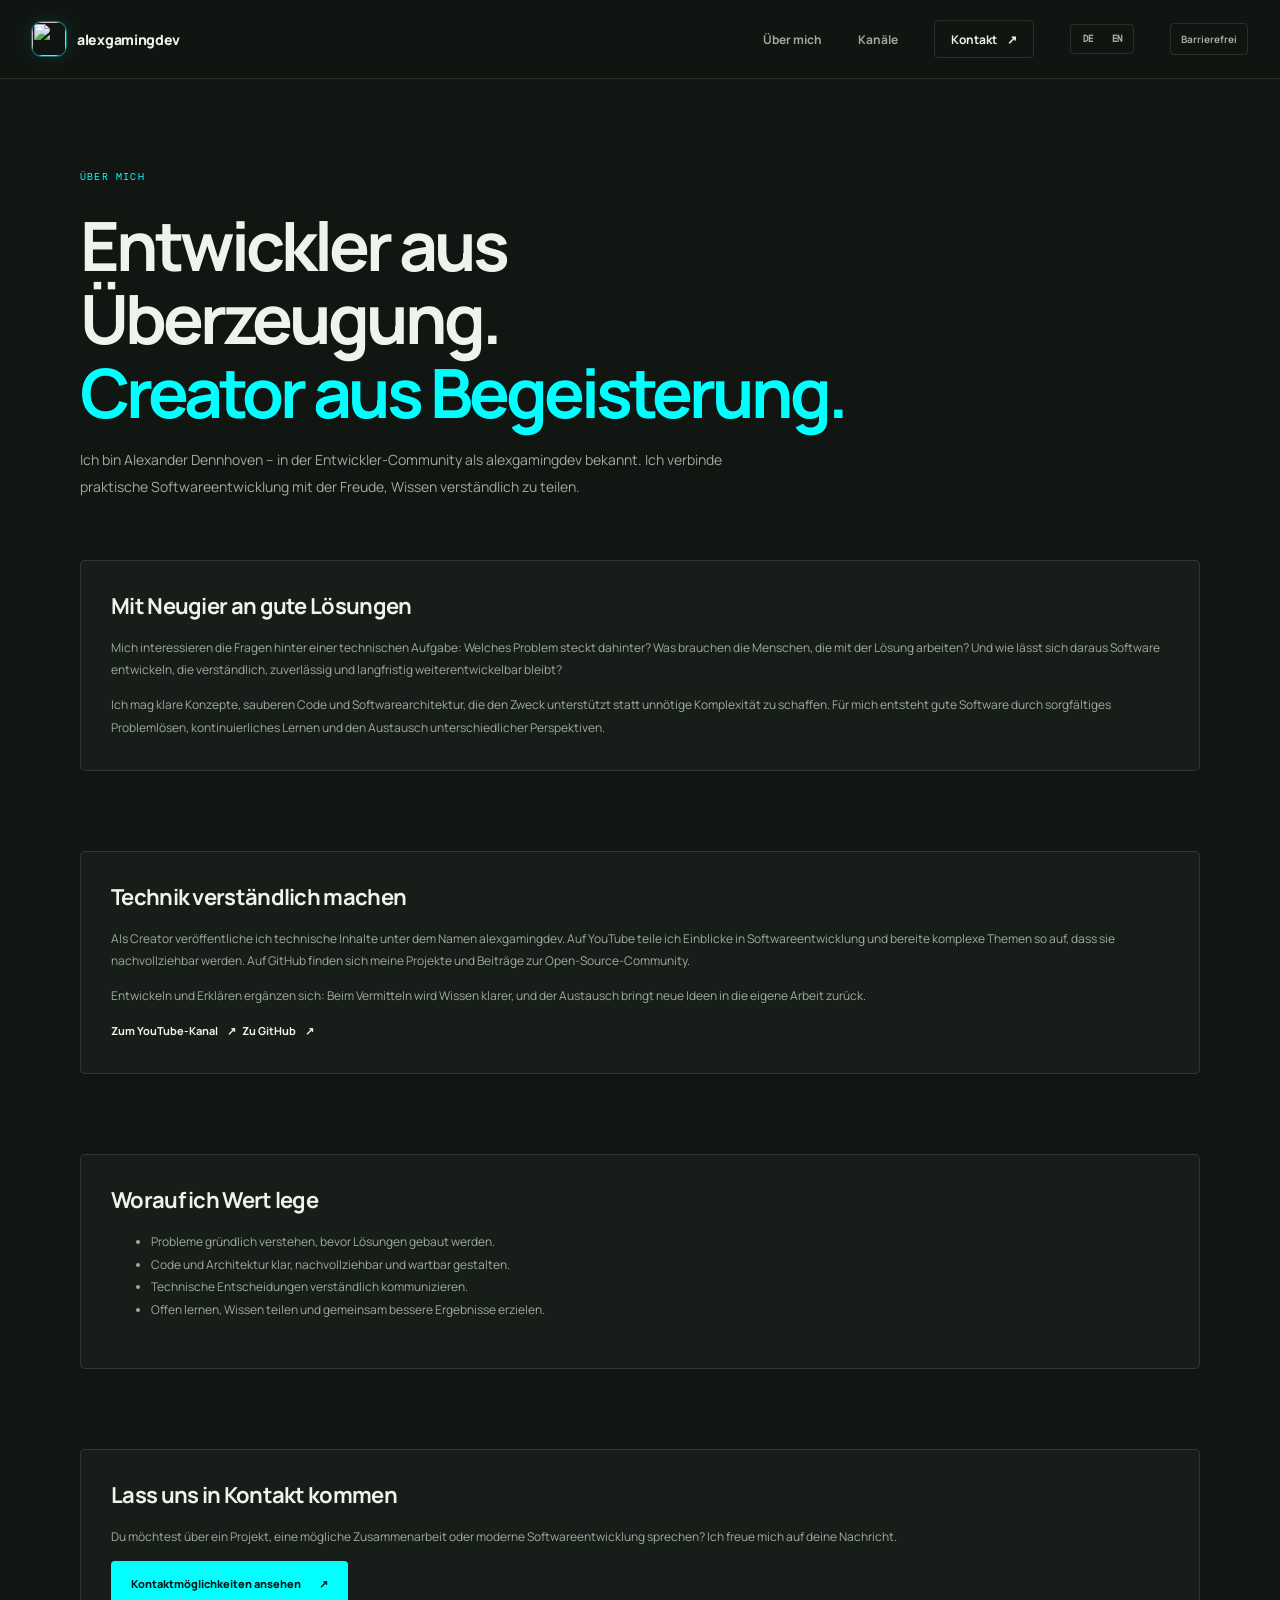
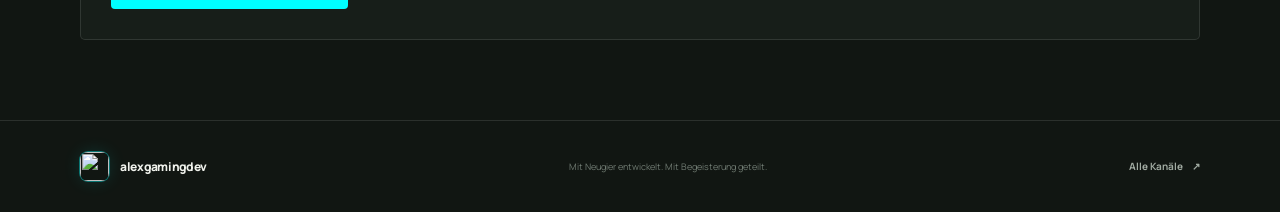
==== about/index.html @ af2bbde1 "Merge branch 'AlexGaming-dev:main' into main" ====
<!doctype html>
<html lang="de-DE">
  <head>
    <meta charset="UTF-8">
    <meta name="viewport" content="width=device-width, initial-scale=1">
    <meta name="theme-color" content="#111612">
    <meta name="author" content="Alexander Dennhoven">
    <meta name="robots" content="index, follow, max-image-preview:large, max-snippet:-1, max-video-preview:-1">
    <meta name="description" content="Über mich | Alexander Dennhoven, bekannt als alexgamingdev. Mehr über Softwareentwicklung, Architektur, Content Creation und meinen Blick auf gute digitale Produkte.">
    <meta name="keywords" content="Alexander Dennhoven, alexgamingdev, Über mich, Softwareentwickler, Softwarearchitektur, Content Creator, Softwareentwicklung, Entwicklerprofil">
    <meta property="og:title" content="Über mich | Alexander Dennhoven | Softwareentwickler &amp; Creator">
    <meta property="og:description" content="Entwickler aus Überzeugung. Creator aus Begeisterung.">
    <meta property="og:type" content="profile">
    <meta property="og:url" content="https://www.alexgamingdev.tech/about/">
    <meta property="og:site_name" content="alexgamingdev">
    <meta property="og:image" content="https://alexgamingdev.github.io/icons/favicon.png">
    <meta property="og:locale" content="de_DE">
    <meta property="og:profile:first_name" content="Alexander">
    <meta property="og:profile:last_name" content="Dennhoven">
    <meta property="og:profile:username" content="alexgamingdev">
    <meta name="twitter:card" content="summary_large_image">
    <meta name="twitter:title" content="Über mich | Alexander Dennhoven">
    <meta name="twitter:description" content="Mehr über meine Arbeitsweise, meine Werte und meine Leidenschaft für Softwareentwicklung und Wissenstransfer.">
    <meta name="twitter:site" content="@alexgamingdev">
    <meta name="twitter:creator" content="@alexgamingdev">
    <meta name="twitter:image" content="https://alexgamingdev.github.io/icons/favicon.png">
    <link rel="canonical" href="https://www.alexgamingdev.tech/about/">
    <link rel="alternate" hreflang="de" href="https://www.alexgamingdev.tech/about/">
    <link rel="alternate" hreflang="en" href="https://www.alexgamingdev.tech/about/?lang=en">
    <link rel="alternate" hreflang="x-default" href="https://www.alexgamingdev.tech/about/">
    <link rel="icon" type="image/png" href="https://alexgamingdev.github.io/icons/favicon.png">
    <link rel="shortcut icon" type="image/png" href="https://alexgamingdev.github.io/icons/favicon.png">
    <link rel="apple-touch-icon" href="https://alexgamingdev.github.io/icons/favicon.png">
    <link rel="manifest" href="../site.webmanifest">
    <link rel="me" href="https://github.com/alexgamingdev">
    <link rel="me" href="https://mastodon.social/@alexgamingdev">
    <link rel="stylesheet" href="../assets/css/styles.css">
    <title>Über mich | Alexander Dennhoven (alexgamingdev)</title>
    <script type="application/ld+json">
      {"@context":"https://schema.org","@type":"AboutPage","name":"Über mich | Alexander Dennhoven","url":"https://www.alexgamingdev.tech/about/","inLanguage":"de-DE","mainEntity":{"@type":"Person","name":"Alexander Dennhoven","alternateName":"alexgamingdev","jobTitle":"Softwareentwickler und Content Creator","sameAs":["https://github.com/alexgamingdev","https://www.youtube.com/@alexgamingdev","https://bsky.app/profile/alexgamingdev.de","https://www.linkedin.com/in/alexander-dennhoven/"]}}
    </script>
  </head>
  <body data-page="about">
    <button class="skip-link" type="button">Zum Inhalt springen</button>
    <header class="site-header"><div class="header-inner"><a class="brand" href="../" aria-label="alexgamingdev – Startseite"><img class="brand-logo" src="https://alexgamingdev.github.io/icons/favicon.png" alt=""><span class="brand-name">alexgamingdev</span></a><nav class="main-nav" aria-label="Hauptnavigation"><a href="./">Über mich</a><a href="../channels/">Kanäle</a><a class="nav-cta" href="../contact/">Kontakt <span aria-hidden="true">↗</span></a><div class="language-switch" aria-label="Sprache"><a href="?lang=de" hreflang="de" lang="de">DE</a><a href="?lang=en" hreflang="en" lang="en">EN</a></div><button class="a11y-toggle" type="button" aria-pressed="false" aria-label="Barrierefreiheit umschalten">Barrierefrei</button></nav></div></header>
    <main id="main" tabindex="-1">
      <section class="section-shell subpage-hero"><p class="eyebrow">ÜBER MICH</p><h1>Entwickler aus Überzeugung.<br><span style="color:var(--accent)">Creator aus Begeisterung.</span></h1><p>Ich bin Alexander Dennhoven – in der Entwickler-Community als alexgamingdev bekannt. Ich verbinde praktische Softwareentwicklung mit der Freude, Wissen verständlich zu teilen.</p></section>
      <section class="section-shell content-panel" aria-labelledby="approach-title"><h2 id="approach-title">Mit Neugier an gute Lösungen</h2><p>Mich interessieren die Fragen hinter einer technischen Aufgabe: Welches Problem steckt dahinter? Was brauchen die Menschen, die mit der Lösung arbeiten? Und wie lässt sich daraus Software entwickeln, die verständlich, zuverlässig und langfristig weiterentwickelbar bleibt?</p><p>Ich mag klare Konzepte, sauberen Code und Softwarearchitektur, die den Zweck unterstützt statt unnötige Komplexität zu schaffen. Für mich entsteht gute Software durch sorgfältiges Problemlösen, kontinuierliches Lernen und den Austausch unterschiedlicher Perspektiven.</p></section>
      <section class="section-shell content-panel" aria-labelledby="creator-title"><h2 id="creator-title">Technik verständlich machen</h2><p>Als Creator veröffentliche ich technische Inhalte unter dem Namen alexgamingdev. Auf YouTube teile ich Einblicke in Softwareentwicklung und bereite komplexe Themen so auf, dass sie nachvollziehbar werden. Auf GitHub finden sich meine Projekte und Beiträge zur Open-Source-Community.</p><p>Entwickeln und Erklären ergänzen sich: Beim Vermitteln wird Wissen klarer, und der Austausch bringt neue Ideen in die eigene Arbeit zurück.</p><p><a class="inline-link" href="https://www.youtube.com/@alexgamingdev" target="_blank" rel="noopener noreferrer me">Zum YouTube-Kanal <span aria-hidden="true">↗</span></a> &nbsp; <a class="inline-link" href="https://github.com/alexgamingdev" target="_blank" rel="noopener noreferrer me">Zu GitHub <span aria-hidden="true">↗</span></a></p></section>
      <section class="section-shell content-panel" aria-labelledby="principles-title"><h2 id="principles-title">Worauf ich Wert lege</h2><ul><li>Probleme gründlich verstehen, bevor Lösungen gebaut werden.</li><li>Code und Architektur klar, nachvollziehbar und wartbar gestalten.</li><li>Technische Entscheidungen verständlich kommunizieren.</li><li>Offen lernen, Wissen teilen und gemeinsam bessere Ergebnisse erzielen.</li></ul></section>
      <section class="section-shell content-panel" aria-labelledby="next-title"><h2 id="next-title">Lass uns in Kontakt kommen</h2><p>Du möchtest über ein Projekt, eine mögliche Zusammenarbeit oder moderne Softwareentwicklung sprechen? Ich freue mich auf deine Nachricht.</p><p><a class="button button-primary" href="../contact/">Kontaktmöglichkeiten ansehen <span aria-hidden="true">↗</span></a></p></section>
    </main>
    <footer class="site-footer"><div class="section-shell footer-inner"><a class="brand footer-brand" href="../"><img class="brand-logo" src="https://alexgamingdev.github.io/icons/favicon.png" alt=""><span class="brand-name">alexgamingdev</span></a><p>Mit Neugier entwickelt. Mit Begeisterung geteilt.</p><a class="back-to-top" href="../channels/">Alle Kanäle <span aria-hidden="true">↗</span></a></div></footer>
    <script src="../assets/js/site.js" defer></script>
  </body>
</html>
---- assets/css/styles.css ----
@import url("https://fonts.googleapis.com/css2?family=DM+Mono:wght@400;500&family=Manrope:wght@400;500;600;700;800&display=swap");

:root {
  color-scheme: dark;
  --bg: #111612;
  --surface: #171e19;
  --surface-light: #202923;
  --text: #f0f2ec;
  --muted: #a0aaa1;
  --quiet: #707b72;
  --accent: #00ffff;
  --accent-dark: #062525;
  --line: rgba(229, 237, 226, 0.12);
  --mono: "DM Mono", "Courier New", monospace;
  --sans: "Manrope", "Segoe UI", sans-serif;
}

* {
  box-sizing: border-box;
}

::selection {
  background: #00a9c7;
  color: #042326;
}

::-moz-selection {
  background: #00a9c7;
  color: #042326;
}

html {
  scroll-behavior: smooth;
  scroll-padding-top: 92px;
}

body {
  margin: 0;
  background: var(--bg);
  color: var(--text);
  font-family: var(--sans);
  -webkit-font-smoothing: antialiased;
}

.cursor-aura {
  position: fixed;
  z-index: 0;
  top: 0;
  left: 0;
  width: 460px;
  height: 460px;
  border-radius: 50%;
  background: radial-gradient(circle, rgba(0, 190, 255, 0.14) 0, rgba(0, 130, 255, 0.08) 34%, rgba(0, 255, 255, 0) 72%);
  opacity: 0;
  pointer-events: none;
  transition: opacity 450ms ease;
  will-change: transform;
}

.cursor-aura.is-active {
  opacity: 1;
}

a {
  color: inherit;
}

a:focus-visible {
  outline: 2px solid var(--accent);
  outline-offset: 5px;
}

.skip-link {
  position: fixed;
  z-index: 10;
  top: 12px;
  left: 12px;
  padding: 12px 16px;
  border: 0;
  transform: translateY(-160%);
  background: var(--accent);
  color: var(--bg);
  cursor: pointer;
  font-family: var(--sans);
  font-weight: 800;
}

.skip-link:focus {
  transform: translateY(0);
}

body.text-response {
  padding: 24px;
}

.text-response pre {
  width: min(100%, 900px);
  margin: 0 auto;
  color: var(--text);
  font: 13px/1.8 var(--mono);
  overflow-wrap: anywhere;
  white-space: pre-wrap;
}

.section-shell {
  width: min(1120px, calc(100% - 64px));
  margin-inline: auto;
}

.site-header {
  position: sticky;
  z-index: 5;
  top: 0;
  border-bottom: 1px solid var(--line);
  background: rgba(17, 22, 18, 0.88);
  backdrop-filter: blur(16px);
}

.header-inner {
  display: flex;
  width: min(1280px, calc(100% - 64px));
  height: 78px;
  margin-inline: auto;
  align-items: center;
  justify-content: space-between;
}

.brand {
  display: inline-flex;
  align-items: center;
  gap: 11px;
  text-decoration: none;
}

.brand-logo {
  display: block;
  width: 34px;
  height: 34px;
  flex: 0 0 auto;
  border-radius: 10px;
  object-fit: cover;
  box-shadow: 0 0 0 1px rgba(0, 255, 255, 0.38), 0 0 18px rgba(0, 255, 255, 0.12);
}

.brand-name {
  font-size: 14px;
  font-weight: 800;
  letter-spacing: -0.3px;
}

.main-nav {
  display: flex;
  align-items: center;
  gap: 36px;
}

.main-nav a,
.back-to-top {
  color: var(--muted);
  font-size: 12px;
  font-weight: 700;
  text-decoration: none;
  transition: color 160ms ease;
}

.main-nav a:hover,
.back-to-top:hover,
.contact-secondary:hover {
  color: var(--accent);
}

.main-nav .nav-cta {
  display: inline-flex;
  min-height: 38px;
  padding: 0 16px;
  align-items: center;
  gap: 10px;
  border: 1px solid var(--line);
  border-radius: 4px;
  color: var(--text);
}

.main-nav .nav-cta:hover {
  border-color: var(--accent);
  color: var(--accent);
}

.a11y-toggle {
  padding: 8px 10px;
  border: 1px solid var(--line);
  border-radius: 4px;
  background: transparent;
  color: var(--muted);
  cursor: pointer;
  font: 700 10px var(--sans);
}

.a11y-toggle:hover,
.a11y-toggle[aria-pressed="true"] {
  border-color: var(--accent);
  color: var(--accent);
}

.language-switch {
  display: inline-flex;
  padding: 3px;
  gap: 2px;
  border: 1px solid var(--line);
  border-radius: 4px;
}

.language-switch a {
  min-width: 27px;
  padding: 5px 4px;
  border-radius: 2px;
  color: var(--muted);
  font-family: var(--mono);
  font-size: 9px;
  text-align: center;
  text-decoration: none;
}

.language-switch a:hover,
.language-switch a[aria-current="true"] {
  background: rgba(0, 255, 255, 0.12);
  color: var(--accent);
}

.hero {
  display: grid;
  min-height: 645px;
  padding-block: 84px 98px;
  align-items: center;
  grid-template-columns: 1.08fr 0.92fr;
  gap: 64px;
}

.hero-copy {
  min-width: 0;
}

.eyebrow {
  display: flex;
  margin: 0 0 24px;
  align-items: center;
  flex-wrap: wrap;
  gap: 9px;
  color: var(--accent);
  font-family: var(--mono);
  font-size: 10px;
  letter-spacing: 1.2px;
  line-height: 1.6;
  text-transform: uppercase;
}

.status-dot {
  width: 7px;
  height: 7px;
  border-radius: 50%;
  background: var(--accent);
  box-shadow: 0 0 12px rgba(0, 255, 255, 0.7);
}

.eyebrow-divider {
  color: var(--quiet);
}

h1,
h2,
h3,
p {
  margin-top: 0;
}

.hero h1 {
  margin-bottom: 23px;
  font-size: clamp(42px, 5.1vw, 67px);
  font-weight: 700;
  letter-spacing: -4.3px;
  line-height: 1.09;
}

.hero h1 span,
.section-heading h2 span,
.channels-heading h2 span,
.contact-content h2 span {
  color: var(--accent);
}

.hero-intro {
  max-width: 510px;
  margin-bottom: 30px;
  color: var(--muted);
  font-size: 14px;
  line-height: 1.9;
}

.hero-intro strong,
.about-content strong {
  color: var(--text);
  font-weight: 700;
}

.hero-actions,
.contact-actions {
  display: flex;
  align-items: center;
  gap: 26px;
}

.button {
  display: inline-flex;
  min-height: 48px;
  padding: 0 19px;
  align-items: center;
  justify-content: center;
  gap: 18px;
  border: 1px solid transparent;
  border-radius: 4px;
  font-size: 11px;
  font-weight: 800;
  text-decoration: none;
  transition: transform 160ms ease, background 160ms ease;
}

.button:hover {
  transform: translateY(-2px);
}

.button-primary {
  background: var(--accent);
  color: #071818;
}

.button-primary:hover {
  background: #73ffff;
}

.text-link,
.inline-link {
  display: inline-flex;
  align-items: center;
  gap: 9px;
  color: var(--text);
  font-size: 11px;
  font-weight: 700;
  text-decoration: none;
}

.text-link:hover,
.inline-link:hover {
  color: var(--accent);
}

.hero-note {
  display: flex;
  margin-top: 60px;
  align-items: center;
  gap: 14px;
}

.note-line {
  width: 34px;
  height: 1px;
  background: var(--accent);
}

.hero-note p {
  margin: 0;
  color: var(--quiet);
  font-family: var(--mono);
  font-size: 9px;
  letter-spacing: 0.3px;
}

.hero-visual {
  position: relative;
  display: grid;
  min-height: 390px;
  overflow: hidden;
  place-items: center;
  animation: reveal-in 900ms 180ms both;
}

.hero-copy > * {
  animation: reveal-up 720ms both;
}

.hero-copy > :nth-child(2) {
  animation-delay: 90ms;
}

.hero-copy > :nth-child(3) {
  animation-delay: 170ms;
}

.hero-copy > :nth-child(4) {
  animation-delay: 250ms;
}

.hero-copy > :nth-child(5) {
  animation-delay: 340ms;
}

.visual-glow {
  position: absolute;
  width: 260px;
  height: 260px;
  border-radius: 50%;
  background: rgba(0, 255, 255, 0.11);
  filter: blur(60px);
  animation: glow-breathe 5s ease-in-out infinite alternate;
}

.visual-orbit {
  position: absolute;
  width: 350px;
  height: 350px;
  border: 1px solid rgba(0, 255, 255, 0.11);
  border-radius: 50%;
  animation: orbit-rotate 34s linear infinite;
}

.orbit-two {
  width: 430px;
  height: 430px;
  border-color: rgba(229, 237, 226, 0.07);
  animation-direction: reverse;
  animation-duration: 48s;
}

.profile-card {
  position: relative;
  z-index: 1;
  width: min(350px, 82%);
  height: 310px;
  padding: 23px 25px;
  overflow: hidden;
  border: 1px solid rgba(214, 229, 207, 0.18);
  border-radius: 8px;
  background:
    radial-gradient(ellipse at 50% 48%, rgba(0, 255, 255, 0.12), transparent 42%),
    linear-gradient(145deg, #222c24, #171d19 70%);
  box-shadow: 0 24px 90px rgba(0, 0, 0, 0.34);
  animation: card-float 6s ease-in-out infinite;
  transition: border-color 220ms ease, box-shadow 220ms ease;
}

.profile-card:hover {
  border-color: rgba(0, 255, 255, 0.5);
  box-shadow: 0 28px 100px rgba(0, 255, 255, 0.09);
}

.profile-card::after {
  position: absolute;
  right: -32px;
  bottom: -100px;
  width: 210px;
  height: 210px;
  border: 1px solid rgba(0, 255, 255, 0.1);
  border-radius: 50%;
  content: "";
}

.profile-card-top,
.profile-card-bottom,
.channel-card-top {
  display: flex;
  align-items: center;
  justify-content: space-between;
}

.card-label,
.orbit-caption,
.channel-type {
  color: var(--quiet);
  font-family: var(--mono);
  font-size: 8px;
  letter-spacing: 1px;
}

.card-symbol {
  color: var(--accent);
  font-size: 19px;
}

.monogram {
  position: absolute;
  top: 79px;
  left: 50%;
  display: grid;
  width: 148px;
  height: 148px;
  place-items: center;
  transform: translateX(-50%);
}

.profile-logo {
  display: block;
  width: 100%;
  height: 100%;
  border: 1px solid rgba(0, 255, 255, 0.35);
  border-radius: 28px;
  object-fit: cover;
  box-shadow: 0 14px 50px rgba(0, 0, 0, 0.32), 0 0 36px rgba(0, 255, 255, 0.13);
  animation: logo-glow 4s ease-in-out infinite alternate;
}

.profile-card-bottom {
  position: absolute;
  right: 25px;
  bottom: 22px;
  left: 25px;
  z-index: 1;
  padding-top: 15px;
  border-top: 1px solid var(--line);
}

.profile-name {
  margin-bottom: 5px;
  font-size: 12px;
  font-weight: 800;
}

.profile-handle {
  margin: 0;
  color: var(--muted);
  font-family: var(--mono);
  font-size: 9px;
}

.card-arrow {
  color: var(--accent);
  font-size: 18px;
}

.orbit-caption {
  position: absolute;
  z-index: 2;
  padding: 8px 11px;
  border: 1px solid var(--line);
  background: var(--bg);
}

.caption-top {
  top: 37px;
  right: 0;
}

.caption-bottom {
  bottom: 37px;
  left: 0;
}

.visual-cross {
  position: absolute;
  color: var(--accent);
  font-size: 19px;
}

.cross-one {
  top: 27px;
  left: 17%;
}

.cross-two {
  right: 15%;
  bottom: 23px;
  color: var(--quiet);
}

.intro-strip {
  border-block: 1px solid var(--line);
  background: #151b16;
}

.strip-inner {
  display: flex;
  min-height: 76px;
  overflow: hidden;
  align-items: center;
  justify-content: space-between;
}

.strip-inner p {
  margin: 0;
  color: #dce2d9;
  font-size: 10px;
  font-weight: 700;
  letter-spacing: 0.2px;
}

.strip-inner p span {
  margin-right: 10px;
  color: var(--accent);
  font-family: var(--mono);
  font-size: 9px;
}

.strip-separator {
  color: var(--quiet);
  font-size: 10px;
}

.section-spacing {
  padding-block: 112px;
}

.about {
  display: grid;
  grid-template-columns: 1fr 0.9fr;
  gap: 100px;
}

.section-heading .eyebrow,
.channels-heading .eyebrow,
.contact-content .eyebrow {
  margin-bottom: 21px;
}

.section-heading h2,
.channels-heading h2,
.contact-content h2 {
  margin-bottom: 0;
  font-size: clamp(34px, 4vw, 48px);
  font-weight: 700;
  letter-spacing: -2.7px;
  line-height: 1.2;
}

.about-content {
  padding-top: 8px;
}

.about-content p {
  margin-bottom: 18px;
  color: var(--muted);
  font-size: 12px;
  line-height: 1.95;
}

.about-content .about-lead {
  color: #dce2d9;
  font-size: 15px;
  line-height: 1.8;
}

.about-content .inline-link {
  margin-top: 8px;
  color: var(--accent);
}

.channels-section {
  border-block: 1px solid var(--line);
  background:
    radial-gradient(ellipse at 82% 0%, rgba(0, 255, 255, 0.045), transparent 36%),
    #151b16;
}

.channels-heading {
  display: flex;
  margin-bottom: 48px;
  align-items: end;
  justify-content: space-between;
  gap: 40px;
}

.channels-summary {
  max-width: 345px;
  margin-bottom: 4px;
  color: var(--muted);
  font-size: 12px;
  line-height: 1.9;
}

.channel-grid {
  display: grid;
  grid-template-columns: repeat(4, minmax(0, 1fr));
  gap: 13px;
}

.channel-card {
  display: flex;
  min-height: 272px;
  padding: 20px 18px 17px;
  flex-direction: column;
  justify-content: space-between;
  border: 1px solid var(--line);
  border-radius: 5px;
  background: rgba(24, 31, 26, 0.86);
  text-decoration: none;
  transition: transform 180ms ease, border-color 180ms ease, background 180ms ease;
}

.channel-card,
.profile-link {
  animation: reveal-up 700ms both;
}

.channel-card:nth-child(2),
.profile-link:nth-child(2) {
  animation-delay: 70ms;
}

.channel-card:nth-child(3),
.profile-link:nth-child(3) {
  animation-delay: 140ms;
}

.channel-card:nth-child(4),
.profile-link:nth-child(4) {
  animation-delay: 210ms;
}

.profile-link:nth-child(n + 5) {
  animation-delay: 120ms;
}

.channel-card:hover {
  transform: translateY(-5px);
  border-color: rgba(0, 255, 255, 0.52);
  background: #1b241d;
}

.channel-icon {
  display: grid;
  width: 37px;
  height: 37px;
  place-items: center;
  border: 1px solid var(--line);
  border-radius: 9px;
  color: var(--text);
  font-family: var(--mono);
  font-size: 12px;
  font-weight: 500;
}

.channel-icon svg {
  width: 21px;
  height: 21px;
  fill: currentColor;
  color: var(--accent);
}

.external-arrow {
  align-self: flex-start;
  color: var(--quiet);
  font-size: 15px;
  transition: color 160ms ease, transform 160ms ease;
}

.channel-card:hover .external-arrow {
  transform: translate(2px, -2px);
  color: var(--accent);
}

.channel-type {
  margin-bottom: 9px;
  font-size: 7px;
}

.channel-card h3 {
  margin-bottom: 8px;
  font-size: 21px;
  letter-spacing: -0.7px;
}

.channel-card div > p:last-child {
  margin-bottom: 15px;
  color: var(--muted);
  font-size: 10px;
  line-height: 1.8;
}

.channel-url {
  padding-top: 12px;
  border-top: 1px solid var(--line);
  color: var(--quiet);
  font-family: var(--mono);
  font-size: 7px;
  overflow-wrap: anywhere;
}

.contact-section {
  position: relative;
  display: flex;
  min-height: 390px;
  margin-block: 90px;
  padding: 65px 70px;
  overflow: hidden;
  align-items: center;
  justify-content: space-between;
  border: 1px solid rgba(0, 255, 255, 0.16);
  border-radius: 7px;
  background: linear-gradient(115deg, #1b241d, #141a15 76%);
}

.contact-orb {
  position: absolute;
  top: -210px;
  right: 5%;
  width: 440px;
  height: 440px;
  border: 1px solid rgba(0, 255, 255, 0.1);
  border-radius: 50%;
  box-shadow: 0 0 0 40px rgba(0, 255, 255, 0.018), 0 0 0 90px rgba(0, 255, 255, 0.015);
  animation: contact-orbit 28s linear infinite;
}

.contact-content {
  position: relative;
  z-index: 1;
  max-width: 560px;
}

.contact-content h2 {
  margin-bottom: 16px;
  font-size: clamp(38px, 4.5vw, 55px);
}

.contact-content > p:not(.eyebrow) {
  max-width: 420px;
  margin-bottom: 24px;
  color: var(--muted);
  font-size: 12px;
  line-height: 1.9;
}

.contact-actions {
  flex-wrap: wrap;
  gap: 17px 24px;
}

.contact-secondary {
  color: #d4ddd2;
  font-size: 10px;
  font-weight: 700;
  text-decoration: none;
  transition: color 160ms ease;
}

.contact-mark {
  position: relative;
  z-index: 1;
  color: rgba(237, 244, 232, 0.09);
  font-size: 47px;
  font-weight: 800;
  letter-spacing: -3px;
  line-height: 0.97;
  text-align: right;
}

.site-footer {
  border-top: 1px solid var(--line);
}

.subpage-hero {
  padding-block: 90px 45px;
}

.subpage-hero h1 {
  max-width: 850px;
  margin-bottom: 18px;
  font-size: clamp(42px, 6vw, 68px);
  letter-spacing: -4px;
  line-height: 1.08;
}

.subpage-hero > p:last-child {
  max-width: 670px;
  color: var(--muted);
  font-size: 14px;
  line-height: 1.9;
}

.content-panel {
  margin-bottom: 80px;
  padding: 30px;
  border: 1px solid var(--line);
  border-radius: 5px;
  background: var(--surface);
}

.content-panel h2 {
  margin: 0 0 16px;
  font-size: 22px;
  letter-spacing: -0.7px;
}

.content-panel p,
.content-panel li {
  color: var(--muted);
  font-size: 12px;
  line-height: 1.9;
}

.content-panel p:last-child {
  margin-bottom: 0;
}

.profile-grid {
  display: grid;
  margin-bottom: 80px;
  grid-template-columns: repeat(3, minmax(0, 1fr));
  gap: 12px;
}

.profile-link {
  display: flex;
  min-height: 120px;
  padding: 19px;
  flex-direction: column;
  justify-content: space-between;
  border: 1px solid var(--line);
  border-radius: 5px;
  background: var(--surface);
  text-decoration: none;
  transition: border-color 160ms ease, transform 160ms ease;
}

.profile-link:hover {
  transform: translateY(-3px);
  border-color: var(--accent);
}

.profile-link strong {
  font-size: 15px;
}

.profile-title {
  display: flex;
  min-height: 30px;
  align-items: center;
  gap: 10px;
}

.profile-icon {
  width: 24px;
  height: 24px;
  flex: 0 0 auto;
  fill: currentColor;
  color: var(--accent);
}

.profile-icon-text {
  display: grid;
  width: 30px;
  height: 30px;
  place-items: center;
  border: 1px solid var(--line);
  border-radius: 6px;
  color: var(--accent);
  font: 500 10px var(--mono);
}

.profile-link > span:not(.profile-title) {
  color: var(--muted);
  font-family: var(--mono);
  font-size: 9px;
  overflow-wrap: anywhere;
}

.profile-badge {
  display: inline-flex;
  width: fit-content;
  align-items: center;
  gap: 5px;
  color: var(--muted);
  font-family: var(--mono);
  font-size: 9px;
}

.profile-badges {
  display: flex;
  flex-wrap: wrap;
  gap: 8px 14px;
}

.profile-badge svg {
  width: 14px;
  height: 14px;
  flex: 0 0 auto;
  fill: currentColor;
}

.profile-link .profile-title strong {
  color: var(--text);
  font-family: var(--sans);
  font-size: 15px;
}

body.a11y-mode {
  font-size: 118%;
  --muted: #d0dad1;
  --quiet: #bdc9bf;
  --line: rgba(229, 237, 226, 0.28);
}

body.a11y-mode p,
body.a11y-mode li {
  font-size: 1.12em;
  line-height: 1.9;
}

body.a11y-mode a:not(.brand):not(.button),
body.a11y-mode button {
  text-decoration: underline;
  text-underline-offset: 3px;
}

body.a11y-mode *,
body.a11y-mode *::before,
body.a11y-mode *::after {
  animation: none !important;
  scroll-behavior: auto !important;
  transition-duration: 0.01ms !important;
}

body.a11y-mode :focus-visible {
  outline: 3px solid var(--accent);
  outline-offset: 4px;
}

body.a11y-mode .eyebrow,
body.a11y-mode .channel-type,
body.a11y-mode .channel-url,
body.a11y-mode .profile-link span {
  color: #d0dad1;
}

.footer-inner {
  display: flex;
  min-height: 91px;
  align-items: center;
  justify-content: space-between;
  gap: 24px;
}

.footer-brand .brand-logo {
  width: 29px;
  height: 29px;
  border-radius: 8px;
}

.footer-brand .brand-name {
  font-size: 12px;
}

.footer-inner > p {
  margin: 0;
  color: var(--quiet);
  font-size: 9px;
}

.back-to-top {
  display: inline-flex;
  align-items: center;
  gap: 9px;
  font-size: 10px;
}

.motion-enabled .scroll-reveal {
  opacity: 0;
  filter: blur(7px);
  transform: translateY(30px) scale(0.975);
  transition: opacity 750ms ease, filter 750ms ease, transform 750ms cubic-bezier(0.2, 0.75, 0.25, 1);
}

.motion-enabled .scroll-reveal.is-visible {
  opacity: 1;
  filter: blur(0);
  transform: translateY(0) scale(1);
}

.motion-enabled .scroll-reveal.is-visible:hover {
  transform: translateY(-3px) scale(1.01);
}

.motion-enabled .profile-link:nth-child(2),
.motion-enabled .channel-card:nth-child(2) {
  transition-delay: 90ms;
}

.motion-enabled .profile-link:nth-child(3),
.motion-enabled .channel-card:nth-child(3) {
  transition-delay: 160ms;
}

.motion-enabled .profile-link:nth-child(4) {
  transition-delay: 230ms;
}

.motion-enabled .profile-link:nth-child(5) {
  transition-delay: 300ms;
}

@keyframes reveal-up {
  from {
    opacity: 0;
    transform: translateY(18px);
  }

  to {
    opacity: 1;
    transform: translateY(0);
  }
}

@keyframes reveal-in {
  from {
    opacity: 0;
    transform: translateX(14px) scale(0.98);
  }

  to {
    opacity: 1;
    transform: translateX(0) scale(1);
  }
}

@keyframes orbit-rotate {
  to {
    rotate: 360deg;
  }
}

@keyframes glow-breathe {
  from {
    opacity: 0.55;
    transform: scale(0.86);
  }

  to {
    opacity: 1;
    transform: scale(1.12);
  }
}

@keyframes card-float {
  0%, 100% {
    translate: 0 0;
  }

  50% {
    translate: 0 -8px;
  }
}

@keyframes logo-glow {
  from {
    box-shadow: 0 14px 50px rgba(0, 0, 0, 0.32), 0 0 20px rgba(0, 255, 255, 0.08);
  }

  to {
    box-shadow: 0 14px 50px rgba(0, 0, 0, 0.32), 0 0 42px rgba(0, 255, 255, 0.24);
  }
}

@keyframes contact-orbit {
  to {
    rotate: -360deg;
  }
}

@media (max-width: 900px) {
  .hero {
    min-height: 0;
    padding-block: 78px;
    grid-template-columns: 1fr 0.8fr;
    gap: 26px;
  }

  .hero-visual {
    transform: scale(0.86);
  }

  .about {
    gap: 55px;
  }

  .channel-grid {
    grid-template-columns: repeat(2, minmax(0, 1fr));
  }

  .channel-card {
    min-height: 245px;
  }

  .profile-grid {
    grid-template-columns: repeat(2, minmax(0, 1fr));
  }

  .contact-section {
    padding-inline: 45px;
  }
}

@media (max-width: 650px) {
  html {
    scroll-padding-top: 76px;
  }

  .section-shell {
    width: min(100% - 40px, 500px);
  }

  .header-inner {
    width: calc(100% - 40px);
    height: 68px;
  }

  .brand {
    gap: 7px;
  }

  .brand-logo {
    width: 31px;
    height: 31px;
  }

  .brand-name {
    font-size: 11px;
  }

  .main-nav {
    gap: 5px;
  }

  .main-nav a {
    font-size: 10px;
  }

  .main-nav a:first-child {
    display: none;
  }

  .main-nav > a:not(.nav-cta) {
    display: none;
  }

  .main-nav .nav-cta {
    min-height: 34px;
    padding-inline: 6px;
    gap: 4px;
    font-size: 9px;
  }

  .a11y-toggle {
    padding: 6px 5px;
    font-size: 9px;
  }

  .language-switch {
    padding: 2px;
  }

  .language-switch a {
    min-width: 20px;
    padding-inline: 2px;
    font-size: 8px;
  }

  .hero {
    padding-block: 63px 60px;
    grid-template-columns: 1fr;
    gap: 15px;
  }

  .hero h1 {
    font-size: clamp(42px, 11vw, 57px);
    letter-spacing: -3.2px;
  }

  .hero-intro {
    font-size: 13px;
  }

  .hero-actions {
    flex-wrap: wrap;
    gap: 18px;
  }

  .hero-note {
    margin-top: 35px;
  }

  .hero-visual {
    min-height: 335px;
    margin-top: 10px;
    transform: scale(0.82);
  }

  .strip-inner {
    min-height: 73px;
    justify-content: center;
    gap: 12px;
  }

  .strip-inner p {
    font-size: 0;
  }

  .strip-inner p span {
    margin: 0;
    font-size: 9px;
  }

  .section-spacing {
    padding-block: 76px;
  }

  .about {
    grid-template-columns: 1fr;
    gap: 30px;
  }

  .section-heading h2,
  .channels-heading h2 {
    font-size: 36px;
    letter-spacing: -2px;
  }

  .about-content .about-lead {
    font-size: 14px;
  }

  .channels-heading {
    margin-bottom: 31px;
    align-items: flex-start;
    flex-direction: column;
    gap: 17px;
  }

  .channels-summary {
    font-size: 11px;
  }

  .channel-grid {
    grid-template-columns: 1fr;
    gap: 10px;
  }

  .channel-card {
    min-height: 218px;
    padding: 18px;
  }

  .subpage-hero {
    padding-block: 64px 30px;
  }

  .subpage-hero h1 {
    font-size: 43px;
    letter-spacing: -2.7px;
  }

  .content-panel {
    margin-bottom: 55px;
    padding: 22px;
  }

  .profile-grid {
    margin-bottom: 55px;
    grid-template-columns: 1fr;
  }

  .contact-section {
    min-height: 0;
    margin-block: 55px;
    padding: 43px 25px;
  }

  .contact-content h2 {
    font-size: 39px;
    letter-spacing: -2px;
  }

  .contact-actions {
    align-items: flex-start;
    flex-direction: column;
  }

  .contact-mark {
    display: none;
  }

  .contact-orb {
    right: -250px;
  }

  .footer-inner {
    min-height: 100px;
    flex-wrap: wrap;
    padding-block: 19px;
    gap: 11px;
  }

  .footer-inner > p {
    order: 3;
    width: 100%;
  }
}

@media (max-width: 360px) {
  .brand-name {
    display: none;
  }

  .main-nav {
    gap: 7px;
  }

  .a11y-toggle {
    padding-inline: 8px;
  }
}

@media (prefers-reduced-motion: reduce) {
  *,
  *::before,
  *::after {
    animation: none !important;
    scroll-behavior: auto !important;
    transition-duration: 0.01ms !important;
  }
}
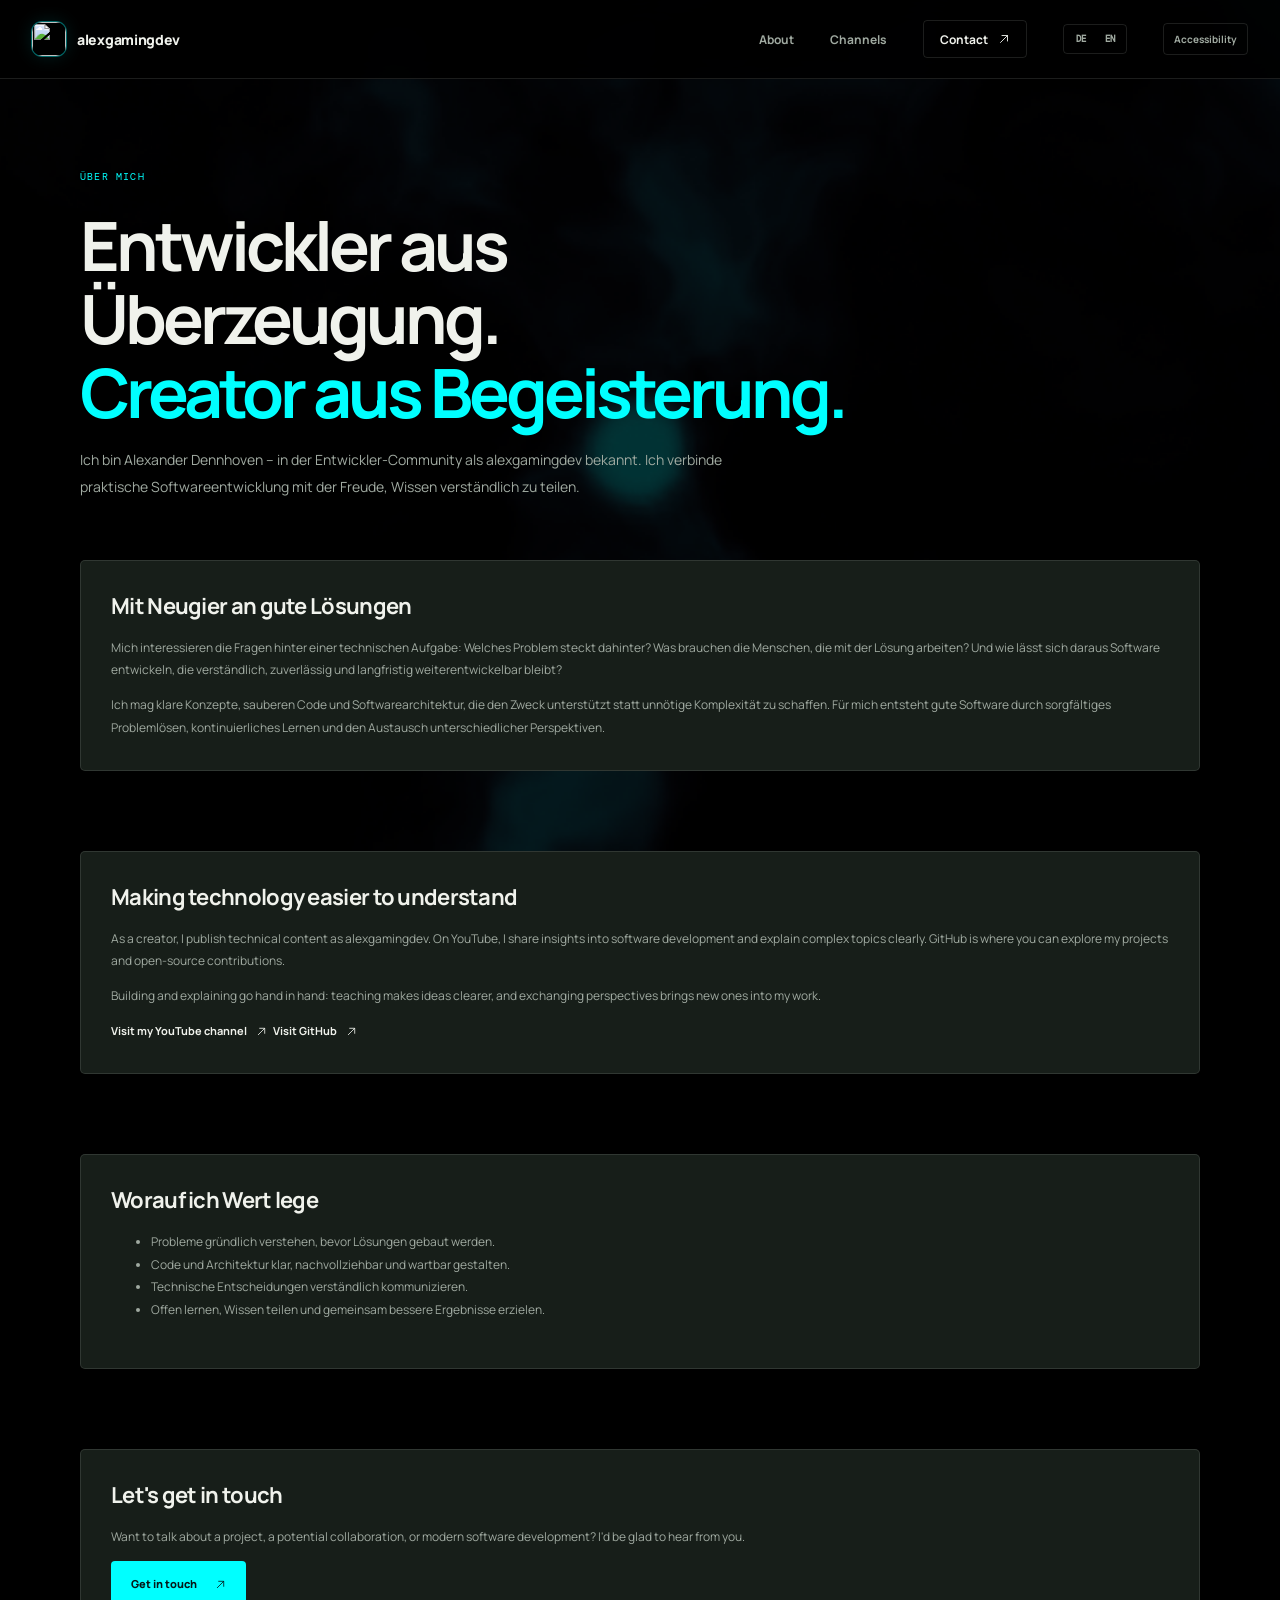
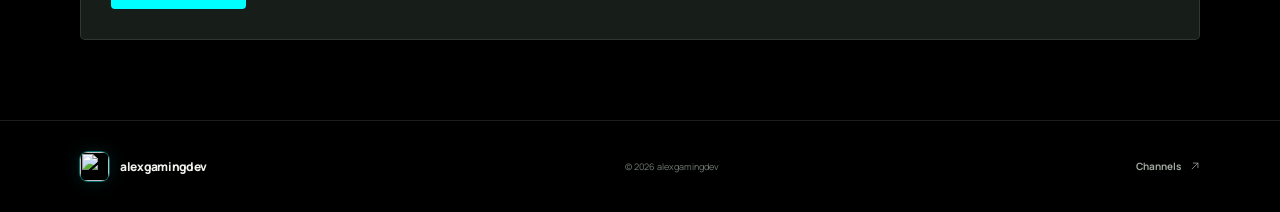
==== commit 9696538b: "Merge branch 'AlexGaming-dev:main' into main" ====
--- a/about/index.html
+++ b/about/index.html
@@ -1,5 +1,5 @@
 <!doctype html>
-<html lang="de-DE">
+<html lang="en">
   <head>
     <meta charset="UTF-8">
     <meta name="viewport" content="width=device-width, initial-scale=1">
@@ -42,15 +42,16 @@
   </head>
   <body data-page="about">
     <button class="skip-link" type="button">Zum Inhalt springen</button>
-    <header class="site-header"><div class="header-inner"><a class="brand" href="../" aria-label="alexgamingdev – Startseite"><img class="brand-logo" src="https://alexgamingdev.github.io/icons/favicon.png" alt=""><span class="brand-name">alexgamingdev</span></a><nav class="main-nav" aria-label="Hauptnavigation"><a href="./">Über mich</a><a href="../channels/">Kanäle</a><a class="nav-cta" href="../contact/">Kontakt <span aria-hidden="true">↗</span></a><div class="language-switch" aria-label="Sprache"><a href="?lang=de" hreflang="de" lang="de">DE</a><a href="?lang=en" hreflang="en" lang="en">EN</a></div><button class="a11y-toggle" type="button" aria-pressed="false" aria-label="Barrierefreiheit umschalten">Barrierefrei</button></nav></div></header>
+    <header class="site-header"><div class="header-inner"><a class="brand" href="../" aria-label="alexgamingdev – Home"><img class="brand-logo" src="https://alexgamingdev.github.io/icons/favicon.png" alt=""><span class="brand-name">alexgamingdev</span></a><nav class="main-nav" aria-label="Main navigation"><a href="./">About</a><a href="../channels/">Channels</a><a class="nav-cta" href="../contact/">Contact <svg class="ui-icon" aria-hidden="true"><use href="../assets/icons.svg#arrow-up-right"></use></svg></a><div class="language-switch" aria-label="Choose language"><a href="?lang=de" hreflang="de" lang="de">DE</a><a href="?lang=en" hreflang="en" lang="en">EN</a></div><button class="a11y-toggle" type="button" aria-pressed="false" aria-label="Toggle accessibility mode">Accessibility</button></nav></div></header>
     <main id="main" tabindex="-1">
       <section class="section-shell subpage-hero"><p class="eyebrow">ÜBER MICH</p><h1>Entwickler aus Überzeugung.<br><span style="color:var(--accent)">Creator aus Begeisterung.</span></h1><p>Ich bin Alexander Dennhoven – in der Entwickler-Community als alexgamingdev bekannt. Ich verbinde praktische Softwareentwicklung mit der Freude, Wissen verständlich zu teilen.</p></section>
       <section class="section-shell content-panel" aria-labelledby="approach-title"><h2 id="approach-title">Mit Neugier an gute Lösungen</h2><p>Mich interessieren die Fragen hinter einer technischen Aufgabe: Welches Problem steckt dahinter? Was brauchen die Menschen, die mit der Lösung arbeiten? Und wie lässt sich daraus Software entwickeln, die verständlich, zuverlässig und langfristig weiterentwickelbar bleibt?</p><p>Ich mag klare Konzepte, sauberen Code und Softwarearchitektur, die den Zweck unterstützt statt unnötige Komplexität zu schaffen. Für mich entsteht gute Software durch sorgfältiges Problemlösen, kontinuierliches Lernen und den Austausch unterschiedlicher Perspektiven.</p></section>
-      <section class="section-shell content-panel" aria-labelledby="creator-title"><h2 id="creator-title">Technik verständlich machen</h2><p>Als Creator veröffentliche ich technische Inhalte unter dem Namen alexgamingdev. Auf YouTube teile ich Einblicke in Softwareentwicklung und bereite komplexe Themen so auf, dass sie nachvollziehbar werden. Auf GitHub finden sich meine Projekte und Beiträge zur Open-Source-Community.</p><p>Entwickeln und Erklären ergänzen sich: Beim Vermitteln wird Wissen klarer, und der Austausch bringt neue Ideen in die eigene Arbeit zurück.</p><p><a class="inline-link" href="https://www.youtube.com/@alexgamingdev" target="_blank" rel="noopener noreferrer me">Zum YouTube-Kanal <span aria-hidden="true">↗</span></a> &nbsp; <a class="inline-link" href="https://github.com/alexgamingdev" target="_blank" rel="noopener noreferrer me">Zu GitHub <span aria-hidden="true">↗</span></a></p></section>
+      <section class="section-shell content-panel" aria-labelledby="creator-title"><h2 id="creator-title">Making technology easier to understand</h2><p>As a creator, I publish technical content as alexgamingdev. On YouTube, I share insights into software development and explain complex topics clearly. GitHub is where you can explore my projects and open-source contributions.</p><p>Building and explaining go hand in hand: teaching makes ideas clearer, and exchanging perspectives brings new ones into my work.</p><p><a class="inline-link" href="https://www.youtube.com/@alexgamingdev" target="_blank" rel="noopener noreferrer me">Visit my YouTube channel <svg class="ui-icon" aria-hidden="true"><use href="../assets/icons.svg#arrow-up-right"></use></svg></a> &nbsp; <a class="inline-link" href="https://github.com/alexgamingdev" target="_blank" rel="noopener noreferrer me">Visit GitHub <svg class="ui-icon" aria-hidden="true"><use href="../assets/icons.svg#arrow-up-right"></use></svg></a></p></section>
       <section class="section-shell content-panel" aria-labelledby="principles-title"><h2 id="principles-title">Worauf ich Wert lege</h2><ul><li>Probleme gründlich verstehen, bevor Lösungen gebaut werden.</li><li>Code und Architektur klar, nachvollziehbar und wartbar gestalten.</li><li>Technische Entscheidungen verständlich kommunizieren.</li><li>Offen lernen, Wissen teilen und gemeinsam bessere Ergebnisse erzielen.</li></ul></section>
-      <section class="section-shell content-panel" aria-labelledby="next-title"><h2 id="next-title">Lass uns in Kontakt kommen</h2><p>Du möchtest über ein Projekt, eine mögliche Zusammenarbeit oder moderne Softwareentwicklung sprechen? Ich freue mich auf deine Nachricht.</p><p><a class="button button-primary" href="../contact/">Kontaktmöglichkeiten ansehen <span aria-hidden="true">↗</span></a></p></section>
+      <section class="section-shell content-panel" aria-labelledby="next-title"><h2 id="next-title">Let&apos;s get in touch</h2><p>Want to talk about a project, a potential collaboration, or modern software development? I&apos;d be glad to hear from you.</p><p><a class="button button-primary" href="../contact/">Get in touch <svg class="ui-icon" aria-hidden="true"><use href="../assets/icons.svg#arrow-up-right"></use></svg></a></p></section>
     </main>
-    <footer class="site-footer"><div class="section-shell footer-inner"><a class="brand footer-brand" href="../"><img class="brand-logo" src="https://alexgamingdev.github.io/icons/favicon.png" alt=""><span class="brand-name">alexgamingdev</span></a><p>Mit Neugier entwickelt. Mit Begeisterung geteilt.</p><a class="back-to-top" href="../channels/">Alle Kanäle <span aria-hidden="true">↗</span></a></div></footer>
+    <footer class="site-footer"><div class="section-shell footer-inner"><a class="brand footer-brand" href="../"><img class="brand-logo" src="https://alexgamingdev.github.io/icons/favicon.png" alt=""><span class="brand-name">alexgamingdev</span></a><p>© 2026 alexgamingdev</p><a class="back-to-top" href="../channels/">Channels <svg class="ui-icon" aria-hidden="true"><use href="../assets/icons.svg#arrow-up-right"></use></svg></a></div></footer>
+    <script src="../assets/js/smoke-bg.js" defer></script>
     <script src="../assets/js/site.js" defer></script>
   </body>
 </html>
--- a/assets/css/styles.css
+++ b/assets/css/styles.css
@@ -2,7 +2,7 @@
 
 :root {
   color-scheme: dark;
-  --bg: #111612;
+  --bg: #000000;
   --surface: #171e19;
   --surface-light: #202923;
   --text: #f0f2ec;
@@ -36,29 +36,42 @@
 
 body {
   margin: 0;
+  position: relative;
+  isolation: isolate;
+  min-height: 100vh;
   background: var(--bg);
   color: var(--text);
   font-family: var(--sans);
   -webkit-font-smoothing: antialiased;
 }
 
-.cursor-aura {
+.cursor-smoke {
   position: fixed;
   z-index: 0;
-  top: 0;
-  left: 0;
-  width: 460px;
-  height: 460px;
-  border-radius: 50%;
-  background: radial-gradient(circle, rgba(0, 190, 255, 0.14) 0, rgba(0, 130, 255, 0.08) 34%, rgba(0, 255, 255, 0) 72%);
-  opacity: 0;
+  inset: 0;
+  width: 100%;
+  height: 100%;
   pointer-events: none;
-  transition: opacity 450ms ease;
-  will-change: transform;
-}
-
-.cursor-aura.is-active {
-  opacity: 1;
+}
+
+body > header,
+body > main,
+body > footer {
+  position: relative;
+  z-index: 1;
+}
+
+.ui-icon {
+  display: inline-block;
+  width: 1em;
+  height: 1em;
+  flex: 0 0 auto;
+  vertical-align: -0.12em;
+  fill: none;
+  stroke: currentColor;
+  stroke-width: 1.8;
+  stroke-linecap: round;
+  stroke-linejoin: round;
 }
 
 a {
@@ -112,7 +125,7 @@
   z-index: 5;
   top: 0;
   border-bottom: 1px solid var(--line);
-  background: rgba(17, 22, 18, 0.88);
+  background: rgba(0, 0, 0, 0.88);
   backdrop-filter: blur(16px);
 }
 
@@ -336,6 +349,58 @@
   background: #73ffff;
 }
 
+.contact-form {
+  display: grid;
+  max-width: 680px;
+  margin-block: 28px 36px;
+  gap: 20px;
+}
+
+.contact-form h3 {
+  margin: 0;
+  font-size: 16px;
+}
+
+.form-field {
+  display: grid;
+  gap: 8px;
+}
+
+.form-field label {
+  color: var(--text);
+  font-size: 11px;
+  font-weight: 700;
+}
+
+.form-field input,
+.form-field textarea {
+  width: 100%;
+  min-height: 46px;
+  padding: 12px 14px;
+  border: 1px solid var(--line);
+  border-radius: 4px;
+  background: #080b09;
+  color: var(--text);
+  font: 12px/1.6 var(--sans);
+}
+
+.form-field textarea {
+  min-height: 150px;
+  resize: vertical;
+}
+
+.form-field input:focus-visible,
+.form-field textarea:focus-visible {
+  border-color: var(--accent);
+  outline: 2px solid var(--accent);
+  outline-offset: 2px;
+}
+
+.contact-form button {
+  justify-self: start;
+  cursor: pointer;
+}
+
 .text-link,
 .inline-link {
   display: inline-flex;
@@ -404,8 +469,12 @@
 
 .visual-glow {
   position: absolute;
+  top: 50%;
+  left: 50%;
   width: 260px;
   height: 260px;
+  margin-top: -130px;
+  margin-left: -130px;
   border-radius: 50%;
   background: rgba(0, 255, 255, 0.11);
   filter: blur(60px);
@@ -414,16 +483,19 @@
 
 .visual-orbit {
   position: absolute;
-  width: 350px;
-  height: 350px;
+  top: 50%;
+  left: 50%;
+  width: min(400px, calc(100% + 50px));
+  aspect-ratio: 1;
+  height: auto;
+  translate: -50% -50%;
   border: 1px solid rgba(0, 255, 255, 0.11);
   border-radius: 50%;
   animation: orbit-rotate 34s linear infinite;
 }
 
 .orbit-two {
-  width: 430px;
-  height: 430px;
+  width: min(480px, calc(100% + 50px));
   border-color: rgba(229, 237, 226, 0.07);
   animation-direction: reverse;
   animation-duration: 48s;
@@ -480,8 +552,12 @@
 }
 
 .card-symbol {
+  display: inline-flex;
+  width: 19px;
+  height: 19px;
+  align-items: center;
+  justify-content: center;
   color: var(--accent);
-  font-size: 19px;
 }
 
 .monogram {
@@ -530,8 +606,12 @@
 }
 
 .card-arrow {
+  display: inline-flex;
+  width: 18px;
+  height: 18px;
+  align-items: center;
+  justify-content: center;
   color: var(--accent);
-  font-size: 18px;
 }
 
 .orbit-caption {
@@ -552,26 +632,9 @@
   left: 0;
 }
 
-.visual-cross {
-  position: absolute;
-  color: var(--accent);
-  font-size: 19px;
-}
-
-.cross-one {
-  top: 27px;
-  left: 17%;
-}
-
-.cross-two {
-  right: 15%;
-  bottom: 23px;
-  color: var(--quiet);
-}
-
 .intro-strip {
   border-block: 1px solid var(--line);
-  background: #151b16;
+  background: #000;
 }
 
 .strip-inner {
@@ -598,8 +661,10 @@
 }
 
 .strip-separator {
+  display: inline-flex;
+  width: 10px;
+  height: 10px;
   color: var(--quiet);
-  font-size: 10px;
 }
 
 .section-spacing {
@@ -654,7 +719,7 @@
   border-block: 1px solid var(--line);
   background:
     radial-gradient(ellipse at 82% 0%, rgba(0, 255, 255, 0.045), transparent 36%),
-    #151b16;
+    #000;
 }
 
 .channels-heading {
@@ -744,8 +809,9 @@
 
 .external-arrow {
   align-self: flex-start;
+  width: 15px;
+  height: 15px;
   color: var(--quiet);
-  font-size: 15px;
   transition: color 160ms ease, transform 160ms ease;
 }
 
@@ -991,9 +1057,52 @@
 
 body.a11y-mode {
   font-size: 118%;
-  --muted: #d0dad1;
-  --quiet: #bdc9bf;
-  --line: rgba(229, 237, 226, 0.28);
+  --bg: #071426;
+  --surface: #102744;
+  --surface-light: #1a385b;
+  --text: #ffffff;
+  --muted: #e5edf7;
+  --quiet: #c7d7e9;
+  --accent: #ffb000;
+  --accent-dark: #452900;
+  --line: rgba(255, 255, 255, 0.32);
+}
+
+body.a11y-mode .cursor-smoke {
+  display: none;
+}
+
+body.a11y-mode ::selection,
+body.a11y-mode ::-moz-selection {
+  background: #ffb000;
+  color: #071426;
+}
+
+body.a11y-mode .button-primary {
+  color: #071426;
+}
+
+body.a11y-mode .visual-orbit,
+body.a11y-mode .orbit-two,
+body.a11y-mode .profile-card::after {
+  border-color: rgba(255, 176, 0, 0.42);
+}
+
+body.a11y-mode .profile-card {
+  border-color: rgba(255, 255, 255, 0.45);
+  background:
+    radial-gradient(ellipse at 50% 48%, rgba(255, 176, 0, 0.18), transparent 42%),
+    linear-gradient(145deg, #18395d, #102744 70%);
+}
+
+body.a11y-mode .profile-card:hover {
+  border-color: #ffb000;
+  box-shadow: 0 0 0 2px #ffb000;
+}
+
+body.a11y-mode .profile-logo {
+  border-color: #ffb000;
+  box-shadow: 0 0 0 2px #ffb000;
 }
 
 body.a11y-mode p,
@@ -1025,7 +1134,7 @@
 body.a11y-mode .channel-type,
 body.a11y-mode .channel-url,
 body.a11y-mode .profile-link span {
-  color: #d0dad1;
+  color: #ffcf66;
 }
 
 .footer-inner {
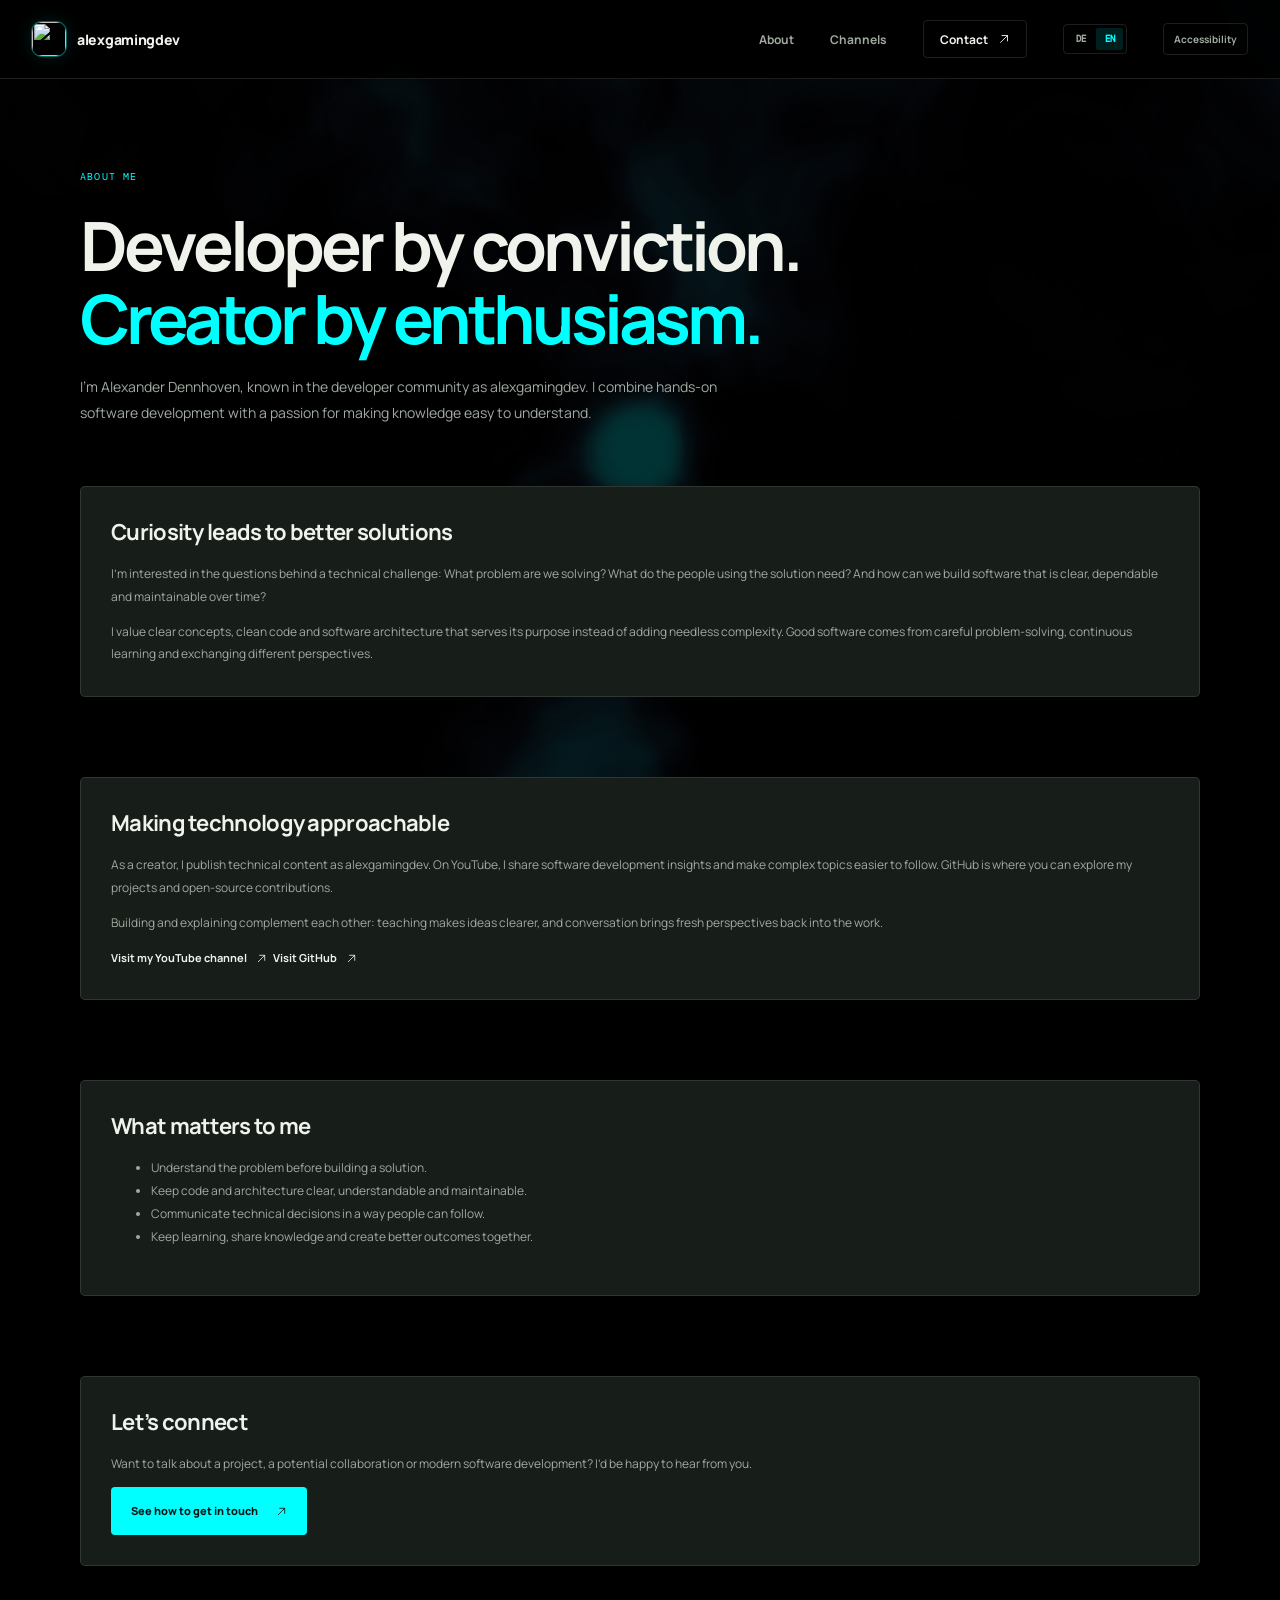
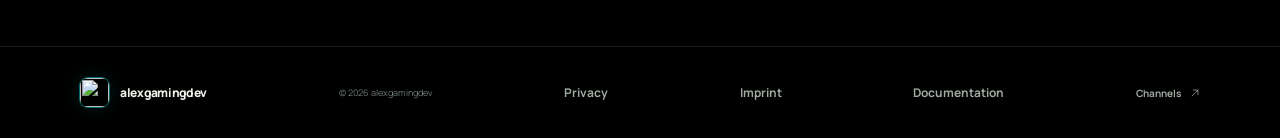
==== commit aa95f784: "Add files via upload" ====
--- a/about/index.html
+++ b/about/index.html
@@ -6,28 +6,31 @@
     <meta name="theme-color" content="#111612">
     <meta name="author" content="Alexander Dennhoven">
     <meta name="robots" content="index, follow, max-image-preview:large, max-snippet:-1, max-video-preview:-1">
-    <meta name="description" content="Über mich | Alexander Dennhoven, bekannt als alexgamingdev. Mehr über Softwareentwicklung, Architektur, Content Creation und meinen Blick auf gute digitale Produkte.">
-    <meta name="keywords" content="Alexander Dennhoven, alexgamingdev, Über mich, Softwareentwickler, Softwarearchitektur, Content Creator, Softwareentwicklung, Entwicklerprofil">
-    <meta property="og:title" content="Über mich | Alexander Dennhoven | Softwareentwickler &amp; Creator">
-    <meta property="og:description" content="Entwickler aus Überzeugung. Creator aus Begeisterung.">
+    <meta name="description" content="Learn more about Alexander Dennhoven, known as alexgamingdev, and his approach to software engineering, architecture and digital storytelling.">
+    <meta name="keywords" content="Alexander Dennhoven, alexgamingdev, about, software developer, software architecture, content creator, software engineering">
+    <meta property="og:title" content="About | Alexander Dennhoven | alexgamingdev">
+    <meta property="og:description" content="Developer by conviction. Creator by enthusiasm.">
     <meta property="og:type" content="profile">
-    <meta property="og:url" content="https://www.alexgamingdev.tech/about/">
+    <meta property="og:url" content="https://alexgaming.is-a.dev/about/">
     <meta property="og:site_name" content="alexgamingdev">
     <meta property="og:image" content="https://alexgamingdev.github.io/icons/favicon.png">
-    <meta property="og:locale" content="de_DE">
+    <meta property="og:image:alt" content="alexgamingdev logo">
+    <meta property="og:locale" content="en_US">
+    <meta property="og:locale:alternate" content="de_DE">
     <meta property="og:profile:first_name" content="Alexander">
     <meta property="og:profile:last_name" content="Dennhoven">
     <meta property="og:profile:username" content="alexgamingdev">
     <meta name="twitter:card" content="summary_large_image">
-    <meta name="twitter:title" content="Über mich | Alexander Dennhoven">
-    <meta name="twitter:description" content="Mehr über meine Arbeitsweise, meine Werte und meine Leidenschaft für Softwareentwicklung und Wissenstransfer.">
+    <meta name="twitter:title" content="About | Alexander Dennhoven | alexgamingdev">
+    <meta name="twitter:description" content="Learn more about my approach to software development, architecture and sharing knowledge.">
     <meta name="twitter:site" content="@alexgamingdev">
     <meta name="twitter:creator" content="@alexgamingdev">
     <meta name="twitter:image" content="https://alexgamingdev.github.io/icons/favicon.png">
-    <link rel="canonical" href="https://www.alexgamingdev.tech/about/">
-    <link rel="alternate" hreflang="de" href="https://www.alexgamingdev.tech/about/">
-    <link rel="alternate" hreflang="en" href="https://www.alexgamingdev.tech/about/?lang=en">
-    <link rel="alternate" hreflang="x-default" href="https://www.alexgamingdev.tech/about/">
+    <meta name="twitter:image:alt" content="alexgamingdev logo">
+    <link rel="canonical" href="https://alexgaming.is-a.dev/about/">
+    <link rel="alternate" hreflang="de" href="https://alexgaming.is-a.dev/about/?lang=de">
+    <link rel="alternate" hreflang="en" href="https://alexgaming.is-a.dev/about/">
+    <link rel="alternate" hreflang="x-default" href="https://alexgaming.is-a.dev/about/">
     <link rel="icon" type="image/png" href="https://alexgamingdev.github.io/icons/favicon.png">
     <link rel="shortcut icon" type="image/png" href="https://alexgamingdev.github.io/icons/favicon.png">
     <link rel="apple-touch-icon" href="https://alexgamingdev.github.io/icons/favicon.png">
@@ -35,23 +38,80 @@
     <link rel="me" href="https://github.com/alexgamingdev">
     <link rel="me" href="https://mastodon.social/@alexgamingdev">
     <link rel="stylesheet" href="../assets/css/styles.css">
-    <title>Über mich | Alexander Dennhoven (alexgamingdev)</title>
+    <title>About | Alexander Dennhoven | alexgamingdev</title>
     <script type="application/ld+json">
-      {"@context":"https://schema.org","@type":"AboutPage","name":"Über mich | Alexander Dennhoven","url":"https://www.alexgamingdev.tech/about/","inLanguage":"de-DE","mainEntity":{"@type":"Person","name":"Alexander Dennhoven","alternateName":"alexgamingdev","jobTitle":"Softwareentwickler und Content Creator","sameAs":["https://github.com/alexgamingdev","https://www.youtube.com/@alexgamingdev","https://bsky.app/profile/alexgamingdev.de","https://www.linkedin.com/in/alexander-dennhoven/"]}}
+      {
+        "@context": "https://schema.org",
+        "@graph": [
+          {
+            "@type": "WebSite",
+            "@id": "https://alexgaming.is-a.dev/#website",
+            "url": "https://alexgaming.is-a.dev/",
+            "name": "alexgamingdev",
+            "alternateName": ["Alexander Dennhoven", "alexgamingdev portfolio"],
+            "inLanguage": ["en", "de"],
+            "publisher": {"@id": "https://alexgaming.is-a.dev/#person"}
+          },
+          {
+            "@type": "Person",
+            "@id": "https://alexgaming.is-a.dev/#person",
+            "name": "Alexander Dennhoven",
+            "alternateName": ["alexgamingdev", "Alex Gaming Dev"],
+            "url": "https://alexgaming.is-a.dev/",
+            "image": "https://alexgamingdev.github.io/icons/favicon.png",
+            "jobTitle": "Software Developer and Content Creator",
+            "description": "Alexander Dennhoven, known as alexgamingdev: software developer and creator focused on modern software engineering, open source and clear tech storytelling.",
+            "knowsLanguage": ["de", "en", "la"],
+            "knowsAbout": ["Software Engineering", "Software Architecture", "Open Source", "CLI Tools", "Automation", "Content Creation"],
+            "sameAs": [
+              "https://www.google.com/search?kgmid=/g/11y_3fjgvj",
+              "https://www.wikidata.org/wiki/Q138410440",
+              "https://github.com/alexgamingdev",
+              "https://github.com/alexgamingstudios",
+              "https://www.linkedin.com/in/alexgamingdev",
+              "https://x.com/alexgamingdev",
+              "https://www.instagram.com/alexgaming.dev/",
+              "https://www.tiktok.com/@alexgamingdev",
+              "https://www.youtube.com/@alexgamingdev",
+              "https://www.twitch.tv/alexgamingdev",
+              "https://bsky.app/profile/alexgaming.is-a.dev",
+              "https://mastodon.social/@alexgamingdev",
+              "https://mstdn.social/@alexgamingdev",
+              "https://de.pinterest.com/alexgamingdev/",
+              "https://www.npmjs.com/~alexgamingdev",
+              "https://linktr.ee/alexgamingdev"
+            ],
+            "mainEntityOfPage": {"@id": "https://alexgaming.is-a.dev/#webpage"}
+          },
+          {
+            "@type": "AboutPage",
+            "@id": "https://alexgaming.is-a.dev/about/#webpage",
+            "url": "https://alexgaming.is-a.dev/about/",
+            "name": "About | Alexander Dennhoven | alexgamingdev",
+            "description": "Learn more about Alexander Dennhoven, known as alexgamingdev, and his approach to software engineering, architecture and digital storytelling.",
+            "inLanguage": "en",
+            "isPartOf": {"@id": "https://alexgaming.is-a.dev/#website"},
+            "author": {"@id": "https://alexgaming.is-a.dev/#person"},
+            "publisher": {"@id": "https://alexgaming.is-a.dev/#person"},
+            "mainEntity": {"@id": "https://alexgaming.is-a.dev/#person"}
+          }
+        ]
+      }
     </script>
   </head>
   <body data-page="about">
-    <button class="skip-link" type="button">Zum Inhalt springen</button>
-    <header class="site-header"><div class="header-inner"><a class="brand" href="../" aria-label="alexgamingdev – Home"><img class="brand-logo" src="https://alexgamingdev.github.io/icons/favicon.png" alt=""><span class="brand-name">alexgamingdev</span></a><nav class="main-nav" aria-label="Main navigation"><a href="./">About</a><a href="../channels/">Channels</a><a class="nav-cta" href="../contact/">Contact <svg class="ui-icon" aria-hidden="true"><use href="../assets/icons.svg#arrow-up-right"></use></svg></a><div class="language-switch" aria-label="Choose language"><a href="?lang=de" hreflang="de" lang="de">DE</a><a href="?lang=en" hreflang="en" lang="en">EN</a></div><button class="a11y-toggle" type="button" aria-pressed="false" aria-label="Toggle accessibility mode">Accessibility</button></nav></div></header>
+    <button class="skip-link" type="button">Skip to content</button>
+    <header class="site-header"><div class="header-inner"><a class="brand" href="../" aria-label="alexgamingdev – Home"><img class="brand-logo" draggable="false" src="https://alexgamingdev.github.io/icons/favicon.png" alt=""><span class="brand-name">alexgamingdev</span></a><nav class="main-nav" aria-label="Main navigation"><a href="./">About</a><a href="../channels/">Channels</a><a class="nav-cta" href="../contact/">Contact <svg class="ui-icon" aria-hidden="true"><use href="../assets/icons.svg#arrow-up-right"></use></svg></a><div class="language-switch" aria-label="Choose language"><a href="?lang=de" hreflang="de" lang="de">DE</a><a href="?lang=en" hreflang="en" lang="en">EN</a></div><button class="a11y-toggle" type="button" aria-pressed="false" aria-label="Toggle accessibility mode">Accessibility</button></nav></div></header>
     <main id="main" tabindex="-1">
-      <section class="section-shell subpage-hero"><p class="eyebrow">ÜBER MICH</p><h1>Entwickler aus Überzeugung.<br><span style="color:var(--accent)">Creator aus Begeisterung.</span></h1><p>Ich bin Alexander Dennhoven – in der Entwickler-Community als alexgamingdev bekannt. Ich verbinde praktische Softwareentwicklung mit der Freude, Wissen verständlich zu teilen.</p></section>
-      <section class="section-shell content-panel" aria-labelledby="approach-title"><h2 id="approach-title">Mit Neugier an gute Lösungen</h2><p>Mich interessieren die Fragen hinter einer technischen Aufgabe: Welches Problem steckt dahinter? Was brauchen die Menschen, die mit der Lösung arbeiten? Und wie lässt sich daraus Software entwickeln, die verständlich, zuverlässig und langfristig weiterentwickelbar bleibt?</p><p>Ich mag klare Konzepte, sauberen Code und Softwarearchitektur, die den Zweck unterstützt statt unnötige Komplexität zu schaffen. Für mich entsteht gute Software durch sorgfältiges Problemlösen, kontinuierliches Lernen und den Austausch unterschiedlicher Perspektiven.</p></section>
+      <section class="section-shell subpage-hero"><p class="eyebrow">ABOUT ME</p><h1>Developer by conviction.<br><span style="color:var(--accent)">Creator by enthusiasm.</span></h1><p>I’m Alexander Dennhoven, known in the developer community as alexgamingdev. I combine hands-on software development with a passion for making knowledge easy to understand.</p></section>
+      <section class="section-shell content-panel" aria-labelledby="approach-title"><h2 id="approach-title">Curiosity leads to better solutions</h2><p>I’m interested in the questions behind a technical challenge: What problem are we solving? What do the people using the solution need? And how can we build software that is clear, dependable and maintainable over time?</p><p>I value clear concepts, clean code and software architecture that serves its purpose instead of adding needless complexity. Good software comes from careful problem-solving, continuous learning and exchanging different perspectives.</p></section>
       <section class="section-shell content-panel" aria-labelledby="creator-title"><h2 id="creator-title">Making technology easier to understand</h2><p>As a creator, I publish technical content as alexgamingdev. On YouTube, I share insights into software development and explain complex topics clearly. GitHub is where you can explore my projects and open-source contributions.</p><p>Building and explaining go hand in hand: teaching makes ideas clearer, and exchanging perspectives brings new ones into my work.</p><p><a class="inline-link" href="https://www.youtube.com/@alexgamingdev" target="_blank" rel="noopener noreferrer me">Visit my YouTube channel <svg class="ui-icon" aria-hidden="true"><use href="../assets/icons.svg#arrow-up-right"></use></svg></a> &nbsp; <a class="inline-link" href="https://github.com/alexgamingdev" target="_blank" rel="noopener noreferrer me">Visit GitHub <svg class="ui-icon" aria-hidden="true"><use href="../assets/icons.svg#arrow-up-right"></use></svg></a></p></section>
-      <section class="section-shell content-panel" aria-labelledby="principles-title"><h2 id="principles-title">Worauf ich Wert lege</h2><ul><li>Probleme gründlich verstehen, bevor Lösungen gebaut werden.</li><li>Code und Architektur klar, nachvollziehbar und wartbar gestalten.</li><li>Technische Entscheidungen verständlich kommunizieren.</li><li>Offen lernen, Wissen teilen und gemeinsam bessere Ergebnisse erzielen.</li></ul></section>
+      <section class="section-shell content-panel" aria-labelledby="principles-title"><h2 id="principles-title">What matters to me</h2><ul><li>Understand the problem before building a solution.</li><li>Keep code and architecture clear, understandable and maintainable.</li><li>Communicate technical decisions in a way people can follow.</li><li>Keep learning, share knowledge and create better outcomes together.</li></ul></section>
       <section class="section-shell content-panel" aria-labelledby="next-title"><h2 id="next-title">Let&apos;s get in touch</h2><p>Want to talk about a project, a potential collaboration, or modern software development? I&apos;d be glad to hear from you.</p><p><a class="button button-primary" href="../contact/">Get in touch <svg class="ui-icon" aria-hidden="true"><use href="../assets/icons.svg#arrow-up-right"></use></svg></a></p></section>
     </main>
-    <footer class="site-footer"><div class="section-shell footer-inner"><a class="brand footer-brand" href="../"><img class="brand-logo" src="https://alexgamingdev.github.io/icons/favicon.png" alt=""><span class="brand-name">alexgamingdev</span></a><p>© 2026 alexgamingdev</p><a class="back-to-top" href="../channels/">Channels <svg class="ui-icon" aria-hidden="true"><use href="../assets/icons.svg#arrow-up-right"></use></svg></a></div></footer>
+    <footer class="site-footer"><div class="section-shell footer-inner"><a class="brand footer-brand" href="../"><img class="brand-logo" draggable="false" src="https://alexgamingdev.github.io/icons/favicon.png" alt=""><span class="brand-name">alexgamingdev</span></a><p>© 2026 alexgamingdev</p><a class="footer-privacy" href="../privacy/">Privacy</a><a class="footer-imprint" href="../imprint/">Imprint</a><a class="footer-docs" href="/docs/">Documentation</a><a class="back-to-top" href="../channels/">Channels <svg class="ui-icon" aria-hidden="true"><use href="../assets/icons.svg#arrow-up-right"></use></svg></a></div></footer>
     <script src="../assets/js/smoke-bg.js" defer></script>
+    <script src="../assets/js/contact-verification-config.js" defer></script>
     <script src="../assets/js/site.js" defer></script>
   </body>
 </html>
--- a/assets/css/styles.css
+++ b/assets/css/styles.css
@@ -152,7 +152,16 @@
   flex: 0 0 auto;
   border-radius: 10px;
   object-fit: cover;
+  pointer-events: none;
+  user-select: none;
+  -webkit-user-drag: none;
   box-shadow: 0 0 0 1px rgba(0, 255, 255, 0.38), 0 0 18px rgba(0, 255, 255, 0.12);
+}
+
+.profile-logo {
+  pointer-events: none;
+  user-select: none;
+  -webkit-user-drag: none;
 }
 
 .brand-name {
@@ -168,7 +177,10 @@
 }
 
 .main-nav a,
-.back-to-top {
+.back-to-top,
+.footer-privacy,
+.footer-imprint,
+.footer-docs {
   color: var(--muted);
   font-size: 12px;
   font-weight: 700;
@@ -178,6 +190,9 @@
 
 .main-nav a:hover,
 .back-to-top:hover,
+.footer-privacy:hover,
+.footer-imprint:hover,
+.footer-docs:hover,
 .contact-secondary:hover {
   color: var(--accent);
 }
@@ -354,6 +369,35 @@
   max-width: 680px;
   margin-block: 28px 36px;
   gap: 20px;
+}
+
+.contact-verification {
+  display: grid;
+  justify-items: start;
+  max-width: 520px;
+  margin-top: 20px;
+  gap: 12px;
+}
+
+.contact-verification[hidden] {
+  display: none;
+}
+
+.contact-verification-status {
+  margin: 0;
+  color: var(--muted);
+  font-size: 12px;
+  line-height: 1.7;
+}
+
+.contact-verification-widget {
+  min-height: 65px;
+}
+
+.contact-verification-form {
+  color: var(--accent);
+  font-size: 12px;
+  font-weight: 700;
 }
 
 .contact-form h3 {
@@ -964,6 +1008,157 @@
   margin-bottom: 0;
 }
 
+.docs-layout {
+  display: grid;
+  grid-template-columns: minmax(190px, 0.7fr) minmax(0, 2fr);
+  align-items: start;
+  gap: 20px;
+}
+
+.docs-toc {
+  position: sticky;
+  top: 100px;
+  display: grid;
+  margin-bottom: 80px;
+  padding: 22px;
+  gap: 13px;
+}
+
+.docs-toc > div {
+  display: grid;
+  gap: 13px;
+}
+
+.docs-toc > div[hidden] {
+  display: none;
+}
+
+.docs-toc .eyebrow {
+  margin: 0 0 4px;
+}
+
+.docs-toc a {
+  color: var(--muted);
+  font-size: 11px;
+  font-weight: 700;
+  text-decoration: none;
+}
+
+.docs-toc a:hover {
+  color: var(--accent);
+}
+
+.docs-section {
+  margin-bottom: 20px;
+  scroll-margin-top: 100px;
+}
+
+.docs-section > .eyebrow {
+  margin: 0 0 14px;
+}
+
+.docs-card-grid {
+  display: grid;
+  grid-template-columns: repeat(2, minmax(0, 1fr));
+  gap: 10px;
+}
+
+.docs-card {
+  display: grid;
+  min-height: 135px;
+  padding: 17px;
+  align-content: start;
+  gap: 9px;
+  border: 1px solid var(--line);
+  border-radius: 4px;
+  background: var(--bg);
+  text-decoration: none;
+  transition: border-color 160ms ease, transform 160ms ease;
+}
+
+.docs-card:hover {
+  transform: translateY(-2px);
+  border-color: var(--accent);
+}
+
+.docs-card-index,
+.secret-sequence {
+  color: var(--accent);
+  font-family: var(--mono);
+  font-size: 9px;
+  letter-spacing: 0.7px;
+}
+
+.docs-card strong,
+.docs-feature strong {
+  font-size: 13px;
+}
+
+.docs-card > span:last-child {
+  color: var(--muted);
+  font-size: 11px;
+  line-height: 1.7;
+}
+
+.docs-list {
+  display: grid;
+  padding-left: 19px;
+  gap: 10px;
+}
+
+.docs-note {
+  margin-top: 20px;
+  padding: 13px 15px;
+  border-left: 2px solid var(--accent);
+  background: var(--bg);
+}
+
+.docs-feature {
+  padding-block: 14px;
+  border-top: 1px solid var(--line);
+}
+
+.docs-feature p {
+  margin-bottom: 0;
+}
+
+.docs-secret {
+  background:
+    radial-gradient(ellipse at 90% 10%, rgba(0, 255, 255, 0.08), transparent 55%),
+    var(--surface);
+}
+
+.secret-sequence {
+  font-size: 16px;
+  letter-spacing: 3px;
+}
+
+.docs-section details {
+  padding-block: 14px;
+  border-top: 1px solid var(--line);
+}
+
+.docs-section summary {
+  cursor: pointer;
+  font-size: 12px;
+  font-weight: 700;
+}
+
+.docs-section details p {
+  margin: 12px 0 0;
+}
+
+body.arcade-mode:not(.a11y-mode) {
+  --accent: #ff62d4;
+  --accent-dark: #35102c;
+}
+
+body.arcade-mode:not(.a11y-mode) .docs-secret {
+  background:
+    radial-gradient(ellipse at 90% 10%, rgba(255, 98, 212, 0.15), transparent 55%),
+    var(--surface);
+}
+
 .profile-grid {
   display: grid;
   margin-bottom: 80px;
@@ -1302,6 +1497,15 @@
   .contact-section {
     padding-inline: 45px;
   }
+
+  .docs-layout {
+    grid-template-columns: minmax(0, 1fr);
+  }
+
+  .docs-toc {
+    position: static;
+    margin-bottom: 20px;
+  }
 }
 
 @media (max-width: 650px) {
@@ -1466,6 +1670,14 @@
   .content-panel {
     margin-bottom: 55px;
     padding: 22px;
+  }
+
+  .docs-card-grid {
+    grid-template-columns: 1fr;
+  }
+
+  .docs-card {
+    min-height: 0;
   }
 
   .profile-grid {
